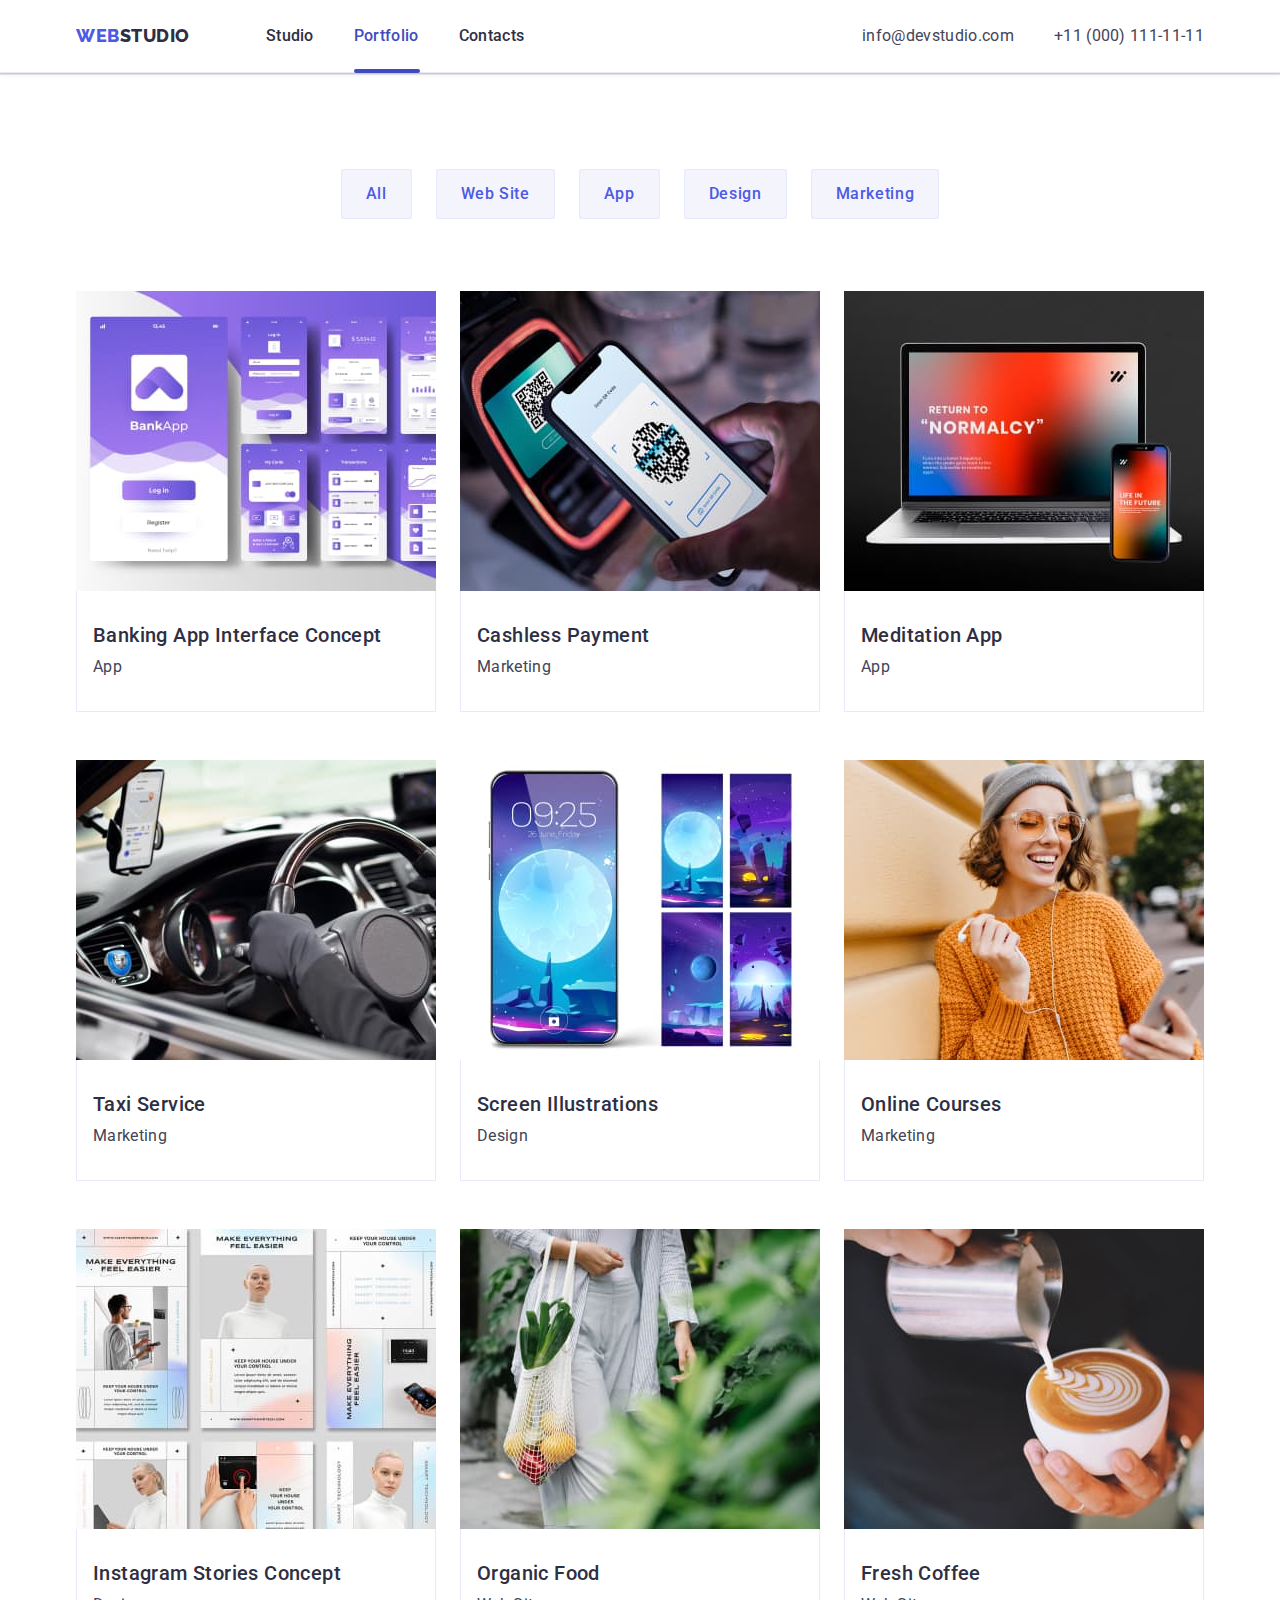
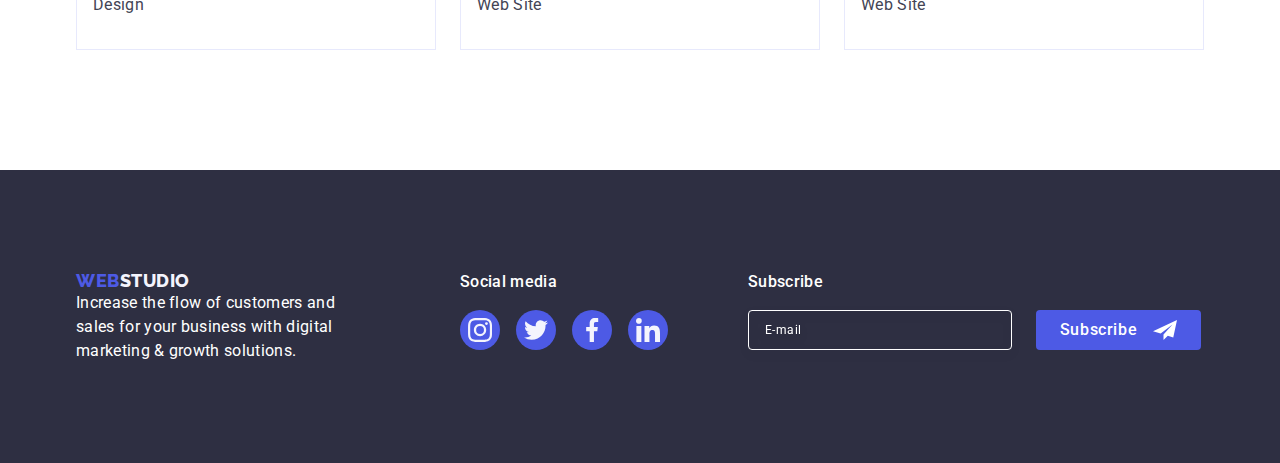
==== portfolio.html @ e96f7b5d "start" ====
<!DOCTYPE html>
<html lang="en">
  <head>
    <meta charset="UTF-8" />
    <meta http-equiv="X-UA-Compatible" content="IE=edge" />
    <meta name="viewport" content="width=device-width, initial-scale=1.0" />
    <link rel="preconnect" href="https://fonts.googleapis.com" />
    <link rel="preconnect" href="https://fonts.gstatic.com" crossorigin />
    <link
      href="https://fonts.googleapis.com/css2?family=Raleway:wght@800&family=Roboto:wght@400;500;700;900&display=swap"
      rel="stylesheet"
    />
    <link
      rel="stylesheet"
      href="https://cdnjs.cloudflare.com/ajax/libs/modern-normalize/2.0.0/modern-normalize.min.css"
      integrity="sha512-4xo8blKMVCiXpTaLzQSLSw3KFOVPWhm/TRtuPVc4WG6kUgjH6J03IBuG7JZPkcWMxJ5huwaBpOpnwYElP/m6wg=="
      crossorigin="anonymous"
      referrerpolicy="no-referrer"
    />
    <link rel="stylesheet" href="./css/styles.css" />
    <title>Document</title>
  </head>
  <body>
    <header class="webstudio-header">
      <div class="header-cntainer container">
        <nav class="header-navigation">
          <a class="header-logo link" href="./index.html"
            >Web<span class="header-web">Studio</span></a
          >
          <ul class="list">
            <li class="list-item">
              <a class="list-item-link link " href="./index.html">Studio</a>
            </li>
            <li class="list-item">
              <a
                class="list-item-link link portfolio-link"
                href="./portfolio.html"
                >Portfolio</a
              >
            </li>
            <li class="list-item">
              <a class="list-item-link link" href="">Contacts</a>
            </li>
          </ul>
        </nav>
        <address class="contacts">
          <ul class="adress-list list">
            <li class="header-link">
              <a class="contacts-link link" href="mailto:info@devstudio.com"
                >info@devstudio.com</a
              >
            </li>
            <li class="header-link">
              <a class="contacts-link link" href="tel:+110001111111"
                >+11 (000) 111-11-11</a
              >
            </li>
          </ul>
        </address>
      </div>
    </header>
    <main>
      <section class="categories section">
        <div class="container categories-container">
          <h1 class="visually-hidden">Categories</h1>
          <ul class="list">
            <li class="categories-btn">
              <button class="categories-btn cat-btn" type="button">All</button>
            </li>
            <li class="categories-btn">
              <button class="categories-btn cat-btn" type="button">
                Web Site
              </button>
            </li>
            <li class="categories-btn">
              <button class="categories-btn cat-btn" type="button">App</button>
            </li>
            <li class="categories-btn">
              <button class="categories-btn cat-btn" type="button">
                Design
              </button>
            </li>
            <li class="categories-btn">
              <button class="categories-btn cat-btn" type="button">
                Marketing
              </button>
            </li>
          </ul>
          <ul class="portfolio-list">
            <li class="categories-item">
              <a class="link categories-link" href="">
                <div class="categories-block-item">
                  <img
                    src="./images/img_h2_1.jpg"
                    alt="Banking App Interface"
                    width="360"
                  />
                  <p class="categories-hidden">
                    14 Stylish and User-Friendly App Design Concepts · Task Manager App · Calorie Tracker App · Exotic Fruit Ecommerce App · Cloud Storage App
                  </p>
                </div>
                <div class="categories-item-text">
                  <h2 class="portfolio-subtittle">
                    Banking App Interface Concept
                  </h2>
                  <p class="portfolio-text">App</p>
                </div>
              </a>
            </li>

            <li class="categories-item">
              <a class="link categories-link" href="">
                <div class="categories-block-item">
                  <img
                    src="./images/img_h2_2.jpg"
                    alt="Banking App Interface"
                    width="360"
                  />
                  <p class="categories-hidden">
                    14 Stylish and User-Friendly App Design Concepts · Task Manager App · Calorie Tracker App · Exotic Fruit Ecommerce App · Cloud Storage App
                  </p>
                </div>
                <div class="categories-item-text">
                  <h2 class="portfolio-subtittle">Cashless Payment</h2>
                  <p class="portfolio-text">Marketing</p>
                </div>
              </a>
            </li>
            <li class="categories-item">
              <a class="link categories-link" href="">
                <div class="categories-block-item">
                  <img
                    src="./images/img_h2_3.jpg"
                    alt="Banking App Interface"
                    width="360"
                  />
                  <p class="categories-hidden">
                    14 Stylish and User-Friendly App Design Concepts · Task Manager App · Calorie Tracker App · Exotic Fruit Ecommerce App · Cloud Storage App
                  </p>
                </div>
                <div class="categories-item-text">
                  <h2 class="portfolio-subtittle">Meditation App</h2>
                  <p class="portfolio-text">App</p>
                </div>
              </a>
            </li>
            <li class="categories-item">
              <a class="link categories-link" href="">
                <div class="categories-block-item">
                  <img
                    src="./images/img_h2_4.jpg"
                    alt="Banking App Interface"
                    width="360"
                  />
                  <p class="categories-hidden">
                    14 Stylish and User-Friendly App Design Concepts · Task Manager App · Calorie Tracker App · Exotic Fruit Ecommerce App · Cloud Storage App
                  </p>
                </div>
                <div class="categories-item-text">
                  <h2 class="portfolio-subtittle">Taxi Service</h2>
                  <p class="portfolio-text">Marketing</p>
                </div>
              </a>
            </li>
            <li class="categories-item">
              <a class="link categories-link" href="">
                <div class="categories-block-item">
                  <img
                    src="./images/img_h2_5.jpg"
                    alt="Banking App Interface"
                    width="360"
                  />
                  <p class="categories-hidden">
                    14 Stylish and User-Friendly App Design Concepts · Task Manager App · Calorie Tracker App · Exotic Fruit Ecommerce App · Cloud Storage App
                  </p>
                </div>
                <div class="categories-item-text">
                  <h2 class="portfolio-subtittle">Screen Illustrations</h2>
                  <p class="portfolio-text">Design</p>
                </div>
              </a>
            </li>
            <li class="categories-item">
              <a class="link categories-link" href="">
                <div class="categories-block-item">
                  <img
                    src="./images/img_h2_6.jpg"
                    alt="Banking App Interface"
                    width="360"
                  />
                  <p class="categories-hidden">
                    14 Stylish and User-Friendly App Design Concepts · Task Manager App · Calorie Tracker App · Exotic Fruit Ecommerce App · Cloud Storage App
                  </p>
                </div>
                <div class="categories-item-text">
                  <h2 class="portfolio-subtittle">Online Courses</h2>
                  <p class="portfolio-text">Marketing</p>
                </div>
              </a>
            </li>
            <li class="categories-item">
              <a class="link categories-link" href="">
                <div class="categories-block-item">
                  <img
                    src="./images/img_h2_7.jpg"
                    alt="Banking App Interface"
                    width="360"
                  />
                  <p class="categories-hidden">
                    14 Stylish and User-Friendly App Design Concepts · Task Manager App · Calorie Tracker App · Exotic Fruit Ecommerce App · Cloud Storage App
                  </p>
                </div>
                <div class="categories-item-text">
                  <h2 class="portfolio-subtittle">Instagram Stories Concept</h2>
                  <p class="portfolio-text">Design</p>
                </div>
              </a>
            </li>
            <li class="categories-item">
              <a class="link categories-link" href="">
                <div class="categories-block-item">
                  <img
                    src="./images/img_h2_8.jpg"
                    alt="Banking App Interface"
                    width="360"
                  />
                  <p class="categories-hidden">
                    14 Stylish and User-Friendly App Design Concepts · Task Manager App · Calorie Tracker App · Exotic Fruit Ecommerce App · Cloud Storage App
                  </p>
                </div>
                <div class="categories-item-text">
                  <h2 class="portfolio-subtittle">Organic Food</h2>
                  <p class="portfolio-text">Web Site</p>
                </div>
              </a>
            </li>
            <li class="categories-item">
              <a class="link categories-link" href="">
                <div class="categories-block-item">
                  <img
                    src="./images/img_h2_9.jpg"
                    alt="Banking App Interface"
                    width="360"
                  />
                  <p class="categories-hidden">
                    14 Stylish and User-Friendly App Design Concepts · Task Manager App · Calorie Tracker App · Exotic Fruit Ecommerce App · Cloud Storage App
                  </p>
                </div>
                <div class="categories-item-text">
                  <h2 class="portfolio-subtittle">Fresh Coffee</h2>
                  <p class="portfolio-text">Web Site</p>
                </div>
              </a>
            </li>
          </ul>
        </div>
      </section>
    </main>

     <footer class="footer">
      <div class="container footer-container">
        <div class="footer-logo">
          <a class="header-logo link" href="./index.html"
            >Web<span class="header-web">Studio</span></a
          >
          <p class="footer-text">
            Increase the flow of customers and sales for your business with
            digital marketing & growth solutions.
          </p>
        </div>

        <div class="footer-social-block">
          <p class="footer-text-social">Social media</p>
          <ul class="list social-list footer-social">
            <li class="team-social">
              <a href="#" class="footer-social-link">
                <svg class="team-social-icon" width="24" height="24">
                  <use href="./images/icons.svg#icon-instagram"></use>
                </svg>
              </a>
            </li>
            <li class="team-social">
              <a href="#" class="footer-social-link">
                <svg class="team-social-icon" width="24" height="24">
                  <use href="./images/icons.svg#icon-twitter"></use>
                </svg>
              </a>
            </li>
            <li class="team-social">
              <a href="#" class="footer-social-link">
                <svg class="team-social-icon" width="24" height="24">
                  <use href="./images/icons.svg#icon-facebook"></use>
                </svg>
              </a>
            </li>
            <li class="team-social">
              <a href="#" class="footer-social-link">
                <svg class="team-social-icon" width="24" height="24">
                  <use href="./images/icons.svg#icon-linkedin"></use>
                </svg>
              </a>
            </li>
          </ul>
        </div>
        <div class="footer-form-container">
          <p class="footer-form-text">Subscribe</p>
          <form class="footer-form">
            <label class="footer-form-lable">
              <input
                type="email"
                placeholder="E-mail"
                class="footer-form-input"
                name="email"
              />
            </label>
            <button type="submit" class="footer-form-btn">Subscribe
              <svg class="footer-form-icon" width="24" height="24">
                <use href="./images/icons.svg#icon-footer-form"></use>
              </svg>
            </button>
          </form>
        </div>
      </div>
    </footer>
  </body>
</html>
---- css/styles.css ----
:root{
   --main-background: #FFFFFF;
   --color-logo: #4d5ae5;
   --color-sublogo:  #2e2f42;
   --color-adress: #434455;
   --list-color: #2e2f42;
   --sub-background: #2e2f42;
   --subtittle-color: #2e2f42;
   --footer-text: #FFFFFF;
   --portfolio-btn: #F4F4FD;
   --text-color: #434455;
   --fill: #f4f4fd;
   --client-link: #8e8f99; 
   --hidden-color: #f4f4fd; 
   --form-color: #8e8f99;
   --check-color: #404bbf; 
   --check-link: #4d5ae5;;
}
/*-----------------------------------------*/
*{
	padding: 0;
	margin: 0;
	border: 0;
}
li{
   list-style: none;
}
*,*:before,*:after{
	-moz-box-sizing: border-box;
	-webkit-box-sizing: border-box;
	box-sizing: border-box;
}
input,button,textarea{font-family:inherit;}
input::-ms-clear{display: none;}
button{cursor: pointer;}
button::-moz-focus-inner {padding:0;border:0;}
a, a:visited{text-decoration: none;}
a:hover{text-decoration: none;}
ul li{list-style: none;}
img{
   display: block;
}
/*-------------------------------------------*/
body{
   font-family: "Roboto", sans-serif;
   color: #434455;
   background-color: #FFFFFF;
   background-color: var(--main-background);
}

.section{
   padding-bottom: 120px;
}

.container {
   /*width: 1158px;*/
   width: 100%;
   margin: 0 auto;
   padding: 0 15px 0 15px;
}

.visually-hidden{
   position: absolute;
   width: 1px;
   height: 1px;
   margin: -1px;
   border: 0;
   padding: 0;
   white-space: nowrap;
   clip-path: inset(100%);
   clip: rect(0 0 0 0);
   overflow: hidden;
}
/*--------------HEADER-------------------*/
.webstudio-header{
   border-bottom: 1px solid #e7e9fc;
   box-shadow: 0px 2px 1px rgba(46, 47, 66, 0.08), 0px 1px 1px rgba(46, 47, 66, 0.16), 0px 1px 6px rgba(46, 47, 66, 0.08);
}
.header-navigation {
   display: flex;
   align-items: center;
   
}

.header-cntainer{
   display: flex;
   align-items: center;
   
}

.header-logo {
   font-family: 'Raleway', sans-serif;
   font-style: normal;
   font-weight: 800;
   font-size: 18px;
   line-height: 1.17;
   letter-spacing: 0.03em;
   text-transform: uppercase;
   color: var(--color-logo);
   margin-right: 76px;
}
.header-web{
   color: var(--color-sublogo);
}
.link{
   text-decoration: none;
}
.header-menu {
   font-weight: 500;
   font-size: 16px;
   line-height: 1.5;
   letter-spacing: 0.02em;
   color: #2E2F42;
}
.list{
   list-style: none;
   display: flex;
   gap: 40px;
}
.list-item{
   font-weight: 500;
   font-size: 16px;
   line-height: 1.5;
   letter-spacing: 0.02em; 
}
.list-item-link{
   padding: 24px 0;
   display: block;
   color: #404bbf; 
}
.studio{
   position: relative;
   color: #404bbf; 
}

.studio-link{
   color: #404bbf;
}
.studio::after{
   content: '';
   position: absolute;
   left: 0;
   bottom: -1px;
   width: 48px;
   height: 4px;
   background-color:  #404BBF;
   border-radius: 2px;
}




.list-item a{
   
}
.list-item-link{
   color: var(--list-color);
   transition: color 250ms cubic-bezier(0.4, 0, 0.2, 1);
}

.studio{
   color: #404bbf;
}
.list-item a:hover,
.list-item a:focus{
   color: #404bbf;
}
address{
   font-style: normal;
}
.header-link{
   
}
.contacts{
   margin-left: auto;
}
.contacts-link:hover,
.contacts-link:focus{
   color: #404bbf;
}
.contacts-link{
   font-size: 16px;
   line-height: 1.5;
   letter-spacing: 0.02em;
   color: var(--color-adress);
   transition: color 250ms cubic-bezier(0.4, 0, 0.2, 1);
}

/*------------------HERO-----------------*/
.hero{
   background-image: linear-gradient(to bottom, rgba(46, 47, 66, 0.7), rgba(46, 47, 66, 0.7)), url(../images/hero-bg.jpg);
   background-position: center;
   background-size: cover;
   background-repeat: no-repeat;
   padding: 188px 0;
   max-width: 1440px;
   margin: 0 auto;
}
.hero-contanier{
   
   
}
.hero-tittle {
   font-weight: 700;
font-size: 56px;
line-height: 1.07;
text-align: center;
letter-spacing: 0.02em;
color: #FFFFFF;
max-width: 496px;
text-align: center;
margin: 0 auto;
margin-bottom: 48px;
}
.hero-btn {
   display: block;
   background-color: #4D5AE5;
   font-family: "Roboto", sans-serif;
   font-weight: 500;
font-size: 16px;
line-height: 1.5;
letter-spacing: 0.04em;
color: #FFFFFF;
cursor: pointer;
padding: 16px 32px;
margin: 0 auto;
min-width: 169px;
border-radius: 4px;
transition: background-color 250ms cubic-bezier(0.4, 0, 0.2, 1);
}
.hero-btn:hover,
.hero-btn:focus{
   background-color: #404BBF;
}




/*------------------BENEFITS-----------------*/
.benefits .container{   
}

.list {
}
.benefits .list{
   /*gap: 24px;*/
   gap: 72px;
   flex-wrap: wrap;
  
}
.benefits{
   padding-top: 166px;
   padding-bottom: 96px;
  
}

.benefits-tittle{
   font-size: 36px;
   color: var(--subtittle-color);
font-weight: 700;
line-height: 1.11; /* 40/36 */
letter-spacing: 0.72px;
text-transform: capitalize;
text-align: center;
margin-bottom: 8px; 
}
/*.benefits-tittle{
   font-weight: 500;
font-size: 20px;


}*/
.benefits-item{
   /*width: calc((100% - 72px)/4);*/
   width: 100%;
}

/*.benefits-block-item{
   display: flex;
   align-items: center;
   justify-content: center;
   height: 112px;
   background-color: #f4f4fd; 
   border-radius: 4px;
   margin-bottom: 8px; 
}*/

.benefits-text {
   line-height: 1.5;
   letter-spacing: 0.02em;
   color: var(--text-color);
}

.benefits-icon{
   display: none;
}

/*------------------WHAT-----------------*/
.what{
   display: none;
}
.what-tittle{
   font-size: 36px;
line-height: 1.11;
text-align: center;
letter-spacing: 0.02em;
text-transform: capitalize;
color: var(--subtittle-color);
margin-bottom: 72px;
}
.what .list{
   gap: 24px;
}
.what-item{
   width: calc((100% - 48px)/3);
}
/*------------------TEAM-----------------*/
.team{
   background-color: #F4F4FD;
   padding: 120px 0;
   
}
.team-tittle {
   font-size: 36px;
line-height: 1.11;
text-align: center;
letter-spacing: 0.02em;
text-transform: capitalize;
color: var(--subtittle-color);
margin-bottom: 72px;
}
.team .list{
   gap: 24px;
   
}
.team-list {
   background-color: #FFFFFF;
   width: calc((100% - 72px)/4);   
   box-shadow: 0px 1px 6px rgba(46, 47, 66, 0.08), 0px 1px 1px rgba(46, 47, 66, 0.16), 0px 2px 1px rgba(46, 47, 66, 0.08);
   border-radius: 0px 0px 4px 4px;

}
.team-list-text{
   padding: 32px 0;
}
.team-subtittle {
   font-weight: 500;
font-size: 20px;
line-height: 1.2;
text-align: center;
letter-spacing: 0.02em;
color: var(--subtittle-color);
margin-bottom: 8px;
}
.team-text {
font-size: 16px;
line-height: 1.5;
text-align: center;
letter-spacing: 0.02em;
color: var(--color-adress);
margin-bottom: 8px;
}

.team-social{
   width: 40px;
   height: 40px;
   display: flex;
   justify-content: center;
      
}

.team-social-link:hover,
.team-social-link:focus{
   background-color: #404BBF;
}

.social-list{
   justify-content: center;
}
.team-social-link{
   width: 100%;
   height: 100%;
   background-color: var(--color-logo);
   border-radius: 50%;
   display: flex;
   align-items: center;
   justify-content: center;
   align-items: center;
   transition: background-color 250ms cubic-bezier(0.4, 0, 0.2, 1);   
}
.team-social-icon{
   fill: var(--fill);
}
/*-----------------CLIENTS------------------*/
.clients {
   padding-top: 120px;
   padding-bottom: 120px;
}

.clients-tittle{
   text-align: center;
   font-size: 36px;
   line-height: 1.11;
   color:  var(--subtittle-color);
   margin-bottom: 72px;/* 40/36 */
}

.clients-list-items{
width: calc((100% - 120px) / 6);
height: 88px;
}

.client-link{
   width: 100%;
   height: 100%;
   border: 1px solid #8e8f99;
   border-radius: 4px;
   display: flex;
   align-items: center;
   justify-content: center;
   color: var(--client-link);
   transition: border-color 250ms cubic-bezier(0.4, 0, 0.2, 1), color 250ms cubic-bezier(0.4, 0, 0.2, 1);   
}




.clients-list {
 gap: 24px;
}
.clients-block {
   border: 1px solid #8E8F99;
   border-radius: 4px;
   display: flex;
   align-items: center;
   justify-content: center;
   height: 88px;
}
.clients-social-icon{
   fill: #8e8f99;
   transition: fill 250ms cubic-bezier(0.4, 0, 0.2, 1);
}



.client-link:hover .clients-social-icon,
.client-link:focus .clients-social-icon {
  fill: #404bbf;
}

/*------------------FOOTER-----------------*/
.footer {
   background-color: var(--sub-background);
   padding: 100px 0;
}
.footer-container{
   display: flex;
   align-items: baseline;

}

.logo-link-footer{
   display: block;
   margin-bottom: 16px;
}

.footer-logo{
   margin-right: 120px;
}

.footer-container a{
   margin-bottom: 16px;

}
.footer-container p{
   max-width: 264px;
}
.footer span{
   color: #f4f4fd;
}
.footer-text {
   
   font-size: 16px;  
   line-height: 1.5;
   letter-spacing: 0.02em;
   color: var(--footer-text);
} 


.footer-social-link{
   display: flex;
   width: 100%;
   height: 100%;
   background-color: var(--color-logo);
   border-radius: 50%;
   color: var(--hidden-color);
   justify-content: center;
   align-items: center;
   transition: background-color 250ms cubic-bezier(0.4, 0, 0.2, 1);  
}

.footer-social-link:hover,
.footer-social-link:focus{
   background-color: #31d0aa; 
}



.footer-list{
   gap: 120px;
}
.footer-social{
   gap: 16px;
}

.footer-social-block{
   margin-right: 80px;
}

.footer-text-social{
   font-weight: 500;
   font-size: 16px;  
   line-height: 1.5;
   letter-spacing: 0.02em;
   color: var(--footer-text);
   margin-bottom: 16px;
}

.footer-form-text{
   font-weight: 500;
font-size: 16px;
line-height: 1.5;
letter-spacing: 0.02em;
color: #ffffff; 
margin-bottom: 16px;
}
.footer-form{
   display: flex;
   gap: 24px;
}

.footer-form-input{
   width: 264px;
   height: 40px;
   border: 1px solid #ffffff;
   background-color: transparent; 
   font-size: 12px; 
   line-height: 1.5;
   letter-spacing: 0.04em; 
   padding-left: 16px; 
   filter: drop-shadow(0px 4px 4px rgba(0, 0, 0, 0.15)); 
   border-radius: 4px; 
   color: #ffffff; 
}

.footer-form-input::placeholder{
   color: #ffffff; 
}

.footer-form-btn{
   min-width: 165px;
   height: 40px;
   display: flex;
   align-items: center;
   justify-content: center;
   font-family: "Roboto", sans-serif;
   font-weight: 500;
font-size: 16px;
line-height: 1.5;
align-items: center;
letter-spacing: 0.04em;
color: #ffffff ;
cursor: pointer;
background-color: #4D5AE5;
border: none; 
border-radius: 4px;
}

.footer-form-icon{
   margin-left: 16px; 
}

/*------------------PORTFOLIO-----------------*/
/*------------------CATEGORIES-----------------*/
.categories{
   padding: 96px 0 120px 0;
}
.categories-container{
   
}

.portfolio-link{
   position: relative;
   color: #404bbf; 
}

.portfolio-link::after{
   content: '';
   position: absolute;
   left: 0;
   bottom: -1px;
   width: 66px;
   height: 4px;
   background-color:  #404BBF;
   border-radius: 2px;
}


.categories-item-block{
   position: relative;
   overflow: hidden;
}
/*.categories-item-block:hover .categories-hidden-block{
   transform: translateY(0);
}

.categories-item-block:focus .categories-hidden-block{
   transform: translateY(0);
}*/

/*.categories-hidden-block{
   background-color: #4D5AE5;
   position: absolute;
   top: 0;
   left: 0;
   height: 100%;
   transform: translateY(100%);
   transition: transform 250ms cubic-bezier(0.4, 0, 0.2, 1);
   
}
.categories-hidden-block p{
   line-height: 1.5;
   color: var(--footer-text); 
   padding: 40px 32px 0 32px;
   
}*/

.categories-link{
   transition: box-shadow 250ms cubic-bezier(0.4, 0, 0.2, 1); 
   display: block; 
}

.categories-link:hover,
.categories-link:focus{
   box-shadow: 0px 1px 6px rgba(46, 47, 66, 0.08), 0px 1px 1px rgba(46, 47, 66, 0.16), 0px 2px 1px rgba(46, 47, 66, 0.08);
   transform: translateY(0%);

}

.categories .list{
   flex-wrap: wrap;
   gap: 24px;
   /*column-gap: 24px;
   row-gap: 48px;*/
   justify-content: center;
   margin-bottom: 72px;
}

.portfolio-list{
   display: flex;
   gap: 48px 24px;
   flex-wrap: wrap;
   
}
.categories-item{
   width: calc((100% - 48px)/3);
   transition: box-shadow 250ms cubic-bezier(0.4, 0, 0.2, 1);
}

.categories-item-text{
   padding: 32px 16px;
   border: 1px solid #e7e9fc;
   border-top: none; 
}
.categories-item-text h2{
   margin-bottom: 8px;
   
}
.cat-btn{
   font-family: "Roboto", sans-serif;
font-weight: 500;
font-size: 16px;
line-height: 1.5;
text-align: center;
letter-spacing: 0.04em;
color: var(--color-logo);
background-color: var(--portfolio-btn);
padding: 12px 24px;
border: 1px solid #e7e9fc;
border-radius: 4px;
transition: color 250ms cubic-bezier(0.4, 0, 0.2, 1), background-color 250ms cubic-bezier(0.4, 0, 0.2, 1), border-color 250ms cubic-bezier(0.4, 0, 0.2, 1), box-shadow 250ms cubic-bezier(0.4, 0, 0.2, 1);
}
.cat-btn:hover,
.cat-btn:focus{
   color: #FFFFFF;
   background-color: #404BBF;
   cursor: pointer;
   border: 1px solid transparent;
   box-shadow: 0px 3px 1px rgba(0, 0, 0, 0.1), 0px 2px 1px rgba(0, 0, 0, 0.08), 0px 2px 2px rgba(0, 0, 0, 0.12);
}
.categories-btn{
   font-family: "Roboto", sans-serif;
font-weight: 500;
font-size: 16px;
line-height: 1.5;
text-align: center;
letter-spacing: 0.04em;
color: var(--color-logo);
background-color: var(--portfolio-btn);
}
.portfolio-subtittle{
   font-weight: 500;
font-size: 20px;
line-height: 1.2;
letter-spacing: 0.02em;
color: var(--subtittle-color);
}
.portfolio-text{
font-size: 16px;
line-height: 1.5;
letter-spacing: 0.02em;
color: var(--text-color);
}



.categories-block-item{
   position: relative;
   overflow: hidden;
}

.categories-hidden{
   position: absolute;
   top: 0;
   font-size: 16px;
   line-height: 1.5;
   letter-spacing: 0.02em;
   color: var(--hidden-color); 
   padding: 40px 32px;
   background-color: #4d5ae5; 
   height: 100%;
   width: 100%;
   transform: translateY(100%); 
   transition: transform 250ms cubic-bezier(0.4, 0, 0.2, 1);
   transition: transform 250ms cubic-bezier(0.4, 0, 0.2, 1);
}

.categories-link:hover .categories-hidden,
.categories-link:focus .categories-hidden{
   transform: translateY(0);
}

/*----------------BACKDROP---------------*/
.backdrop{
   position: fixed;
   top: 0;
   left: 0;
   height: 100%;
   width: 100%;
   background-color: rgba(46, 47, 66, 0.4);
   transition: opacity 250ms cubic-bezier(0.4, 0, 0.2, 1), visibility 250ms cubic-bezier(0.4, 0, 0.2, 1); 
   z-index: 999;
   
}

.is-hidden{
   opacity: 0;
   visibility: hidden;
   pointer-events: none; 
}

.modal{
   width: 408px;
   min-height: 584px;
   position: absolute;
   top: 50%;
   left: 50%;
   transform: translate(-50%, -50%);
   background: #fcfcfc; 
   box-shadow: 0px 1px 1px rgba(0, 0, 0, 0.14), 0px 1px 3px rgba(0, 0, 0, 0.12), 0px 2px 1px rgba(0, 0, 0, 0.2); 
   border-radius: 4px; 
   transition: transform 250ms cubic-bezier(0.4, 0, 0.2, 1); 
   padding: 72px 24px 24px 24px;
}

.modal-btn{
   position: absolute; 
   top: 24px;
   right: 24px;
   width: 24px;
   height: 24px;
   border-radius: 50%; 
   display: flex; 
   align-items: center; 
   justify-content: center; 
   background-color: #e7e9fc; 
   border: 1px solid rgba(0, 0, 0, 0.1); 
   padding: 0;
   cursor: pointer;
   transition: background-color 250ms cubic-bezier(0.4, 0, 0.2, 1), border 250ms cubic-bezier(0.4, 0, 0.2, 1);
}

.modal-btn:hover,
.modal-btn:focus{
   background-color: #404bbf; 
   border: none; 
   fill: #ffffff
}

.modal-icon{
   transition: fill 250ms cubic-bezier(0.4, 0, 0.2, 1); 
}

.backdrop-text{
   font-weight: 500;
font-size: 16px;
line-height: 1.5; /* 24/16 */
text-align: center;
letter-spacing: 0.02em;
color: var(--subtittle-color);
margin-bottom: 16px;
}

.bacdrop-formm{
   margin-bottom: 8px;
}

.bacdrop-formm-name{
   font-size: 12px;
   line-height: 1.17;
   letter-spacing: 0.04em;
   color: var(--form-color);
   display: block;
   margin-bottom: 4px;
}

.name-block{
   position: relative;
}

.form-input-name{
   width: 100%;
   height: 40px;
   border: 1px solid rgba(46, 47, 66, 0.4); 
   border-radius: 4px; 
   background-color: transparent;
   padding-left: 38px;
   outline: transparent;
   transition: border-color 250ms cubic-bezier(0.4, 0, 0.2, 1);
}

.form-input-name:focus{
   border-color: #4D5AE5; 
   fill: #4D5AE5; 
}

.form-name-icon{
   position: absolute;
   left: 16px;
   top: 50%;
   transform: translateY(-50%);
   transition: fill 250ms cubic-bezier(0.4, 0, 0.2, 1);
   fill: #2E2F42;
}

.form-input-name:focus + .form-name-icon{
   fill: #4D5AE5; 
}

.backdrop-textarea-block{
   margin-bottom: 16px;
}

.backdrop-textarea{
   width: 100%;
   height: 120px;
   font-size: 12px;
   line-height: 1.17;
   letter-spacing: 0.04em;
   color: rgba(46, 47, 66, 0.4); 
   border: 1px solid rgba(46, 47, 66, 0.4);
   border-radius: 4px; 
   background-color: transparent;
   padding: 8px 16px; 
   outline: transparent; 
   resize: none; 
   transition: border-color 250ms cubic-bezier(0.4, 0, 0.2, 1);

}

.backdrop-textarea:focus{
   border-color: #4D5AE5; 
}

.backdrop-check{
   margin-bottom: 24px;

}

.backdrop-checkbox-label{
   font-size: 12px; 
   line-height: 1.17;
   letter-spacing: 0.04em; 
   color: var(--form-color);
}

.backdrop-checkbox-icon{
   width: 16px;
   height: 16px;
   border: 1px solid rgba(46, 47, 66, 0.4);
   border-radius: 2px; 
   transition: background-color 250ms cubic-bezier(0.4, 0, 0.2, 1), border 250ms cubic-bezier(0.4, 0, 0.2, 1), fill 250ms cubic-bezier(0.4, 0, 0.2, 1);
   display: inline-flex;
   align-items: center;
   justify-content: center;
   fill: transparent;
}

.form-check-icon{

}

.backdrop-checkbox:checked + .backdrop-checkbox-label .backdrop-checkbox-icon{
   background-color: #404bbf; 
   fill: var(--fill);
   border: none;
}

.backdrop-checkbox-link{
   color: var(--check-link);
   text-decoration: underline;
}

.feedback_form-btn{
   display: block;
   min-width: 169px;
   height: 56px;
   font-family: "Roboto", sans-serif;
   font-size: 16px;
   font-weight: 500;
   line-height: 1.5;
   letter-spacing: 0.04em;
   color: #ffffff;
   cursor: pointer;
   background-color: #4D5AE5;
   border: none;
   border-radius: 4px;
   transition: background-color 250ms cubic-bezier(0.4, 0, 0.2, 1); 
   margin: 0 auto;
}


/*-------------MEDIA--------------------*/   
@media screen and (min-width: 428px) {
   .container {
      max-width: 396px;
      
   }
   
}

@media screen and (min-width: 768px) {
   .container {
      max-width: 738px;
      
   }
   .benefits-item{
     
         width: calc((100% - 48px)/2);    
   }
   .benefits .list{
      gap:72px 24px;
   }
   .benefits-tittle{
      text-align: left;
   }
}

@media screen and (min-width: 1158px) {
   .container {
      max-width: 1158px;
      
   }
   .benefits-item{
     
         width: calc((100% - 72px)/4);    
   }
   .benefits .list{
      gap:72px 24px;
   }
   .benefits-tittle{
      font-weight: 500;
      font-size: 20px;
   }
   .benefits-icon{
      display: block;
   }
   .benefits-block-item{
      display: flex;
      align-items: center;
      justify-content: center;
      height: 112px;
      background-color: #f4f4fd; 
      border-radius: 4px;
      margin-bottom: 8px; 
   }
}
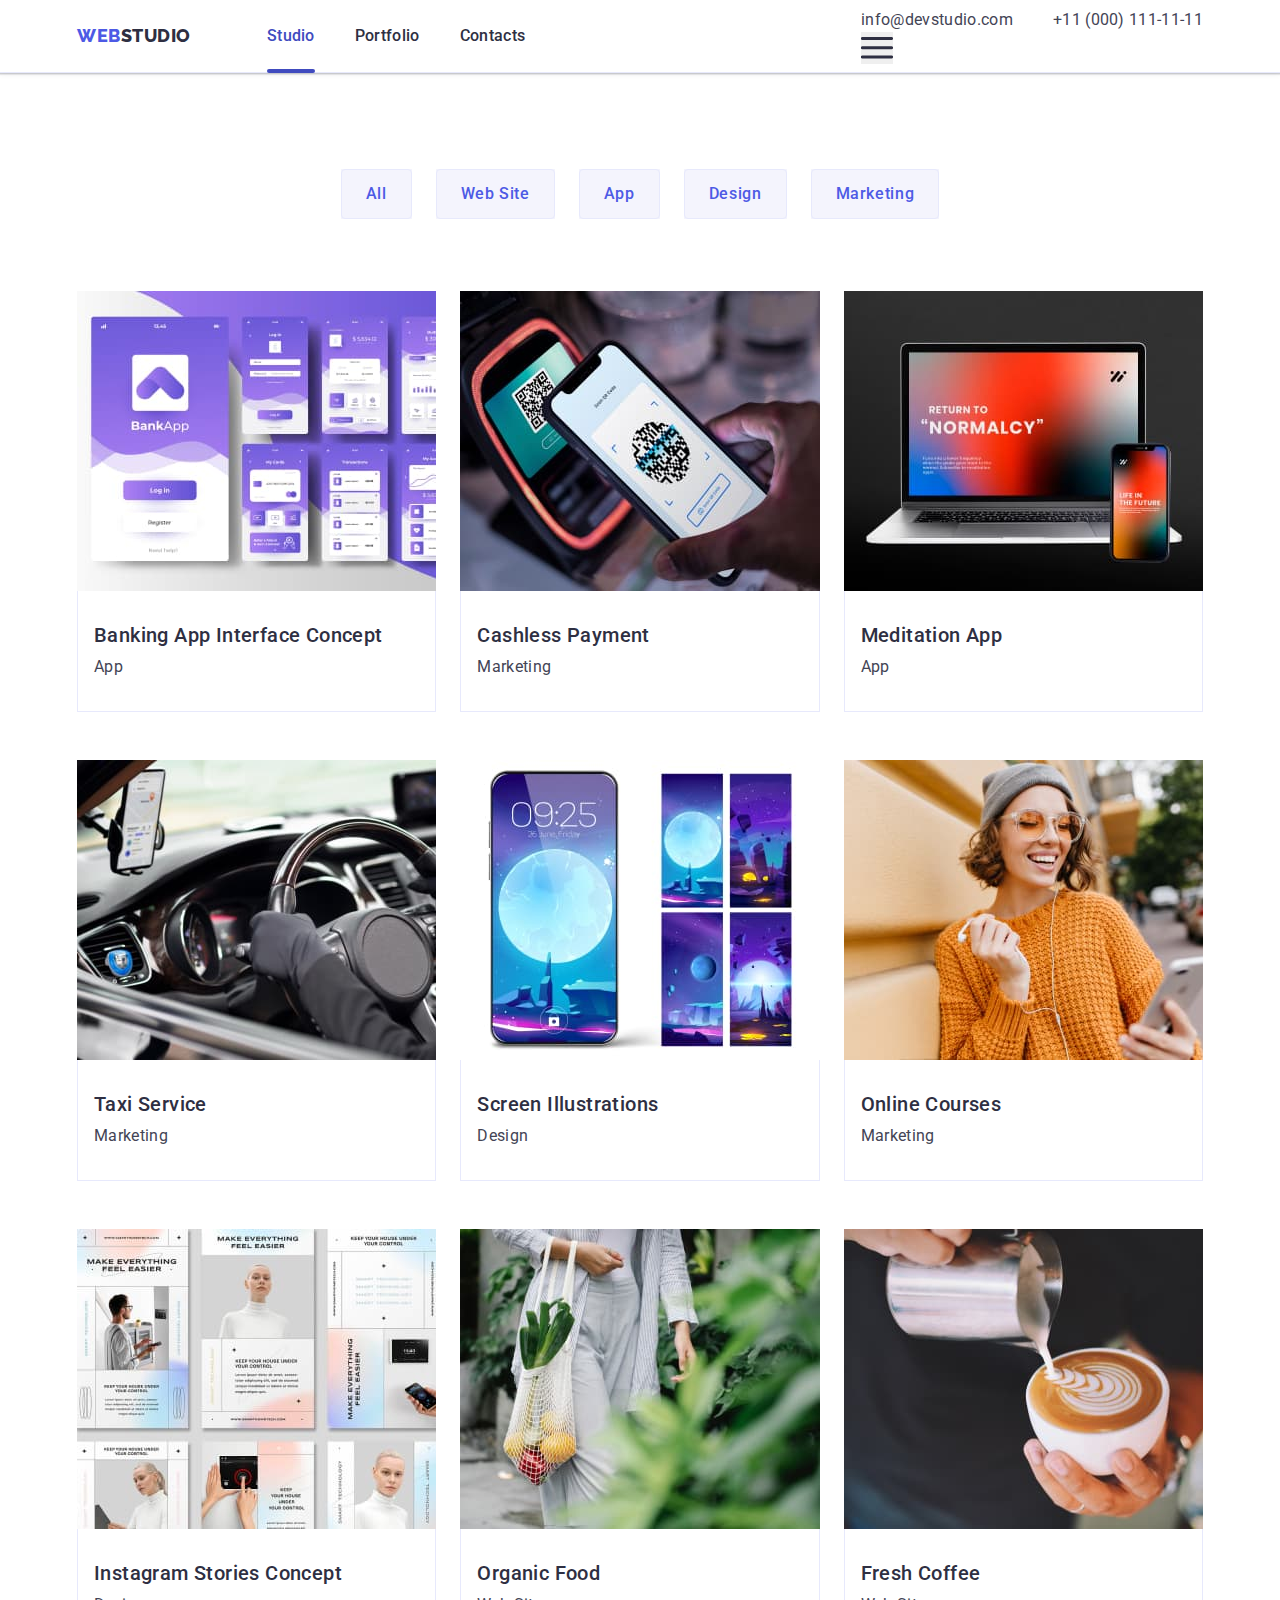
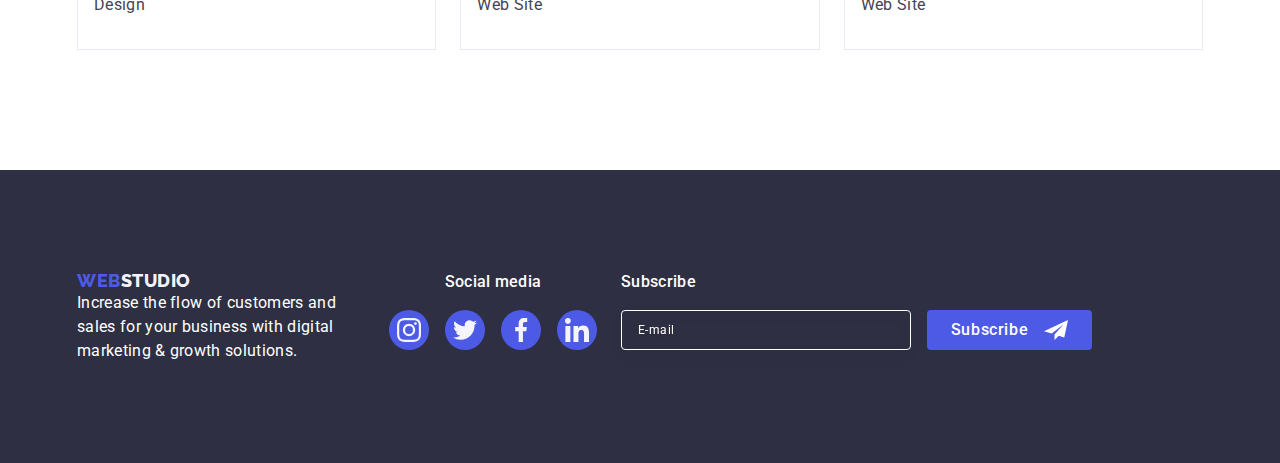
==== commit 675c543e: "start" ====
--- a/portfolio.html
+++ b/portfolio.html
@@ -27,21 +27,25 @@
           <a class="header-logo link" href="./index.html"
             >Web<span class="header-web">Studio</span></a
           >
-          <ul class="list">
-            <li class="list-item">
-              <a class="list-item-link link " href="./index.html">Studio</a>
-            </li>
-            <li class="list-item">
-              <a
-                class="list-item-link link portfolio-link"
-                href="./portfolio.html"
-                >Portfolio</a
-              >
-            </li>
-            <li class="list-item">
-              <a class="list-item-link link" href="">Contacts</a>
-            </li>
-          </ul>
+          <div class="header-menu-list">
+            <ul class="list ">
+              <li class="list-item">
+                <a
+                  class="list-item-link link studio studio-link"
+                  href="./index.html"
+                  >Studio</a
+                >
+              </li>
+              <li class="list-item">
+                <a class="list-item-link link" href="./portfolio.html"
+                  >Portfolio</a
+                >
+              </li>
+              <li class="list-item">
+                <a class="list-item-link link" href="">Contacts</a>
+              </li>
+            </ul>
+          </div>
         </nav>
         <address class="contacts">
           <ul class="adress-list list">
@@ -56,7 +60,91 @@
               >
             </li>
           </ul>
+          
+          <button type="button" class="menu-open-btn" data-menu-open>
+            <svg class="menu-icon" width="32" height="32">
+              <use href="./images/icons.svg#icon-charm_menu-hamburger"></use>
+            </svg>
+          </button>
         </address>
+      </div>
+      <div class="mob-menu is-hidden" data-menu>
+        
+       <div >
+          <div class="close-btn">
+            <button type="button" class="menu-close-btn" data-menu-close>
+              <svg class="modal-icon" width="8" height="8">
+                <use href="./images/icons.svg#icon-close"></use>
+              </svg>
+            </button>
+          </div>
+          
+          <ul class="mob-list">
+            <li class="mob-list-item">
+              <a
+                class="mob-list-item-link"
+                href="./index.html"
+                >Studio</a
+              >
+            </li>
+            <li class="mob-list-item">
+              <a class="mob-list-item-link link" href="./portfolio.html"
+                >Portfolio</a
+              >
+            </li>
+            <li class="mob-list-item">
+              <a class="mob-list-item-link link" href="">Contacts</a>
+            </li>
+            </ul>
+            
+       </div>
+       <div class="">
+         <address class="mob-contacts">
+          <ul class="mob-adress-list list">
+            <li class="mob-adress-link">
+              <a class="mob-contacts-tel link" href="tel:+110001111111"
+                >+11 (000) 111-11-11</a
+              >
+            </li>
+            <li class="mob-adress-link">
+              <a class="mob-contacts-mail link" href="mailto:info@devstudio.com"
+                >info@devstudio.com</a
+              >
+            </li>
+            
+          </ul>        
+        </address>
+            <ul class="list mob-list">
+              <li class="mob-social">
+                <a href="#" class="mob-social-link">
+                  <svg class="mob-social-icon" width="16" height="16">
+                    <use href="./images/icons.svg#icon-instagram"></use>
+                  </svg>
+                </a>
+              </li>
+              <li class="mob-social">
+                <a href="#" class="mob-social-link">
+                  <svg class="mob-social-icon" width="16" height="16">
+                    <use href="./images/icons.svg#icon-twitter"></use>
+                  </svg>
+                </a>
+              </li>
+              <li class="mob-social">
+                <a href="#" class="mob-social-link">
+                  <svg class="mob-social-icon" width="16" height="16">
+                    <use href="./images/icons.svg#icon-facebook"></use>
+                  </svg>
+                </a>
+              </li>
+              <li class="mob-social">
+                <a href="#" class="mob-social-link">
+                  <svg class="mob-social-icon" width="16" height="16">
+                    <use href="./images/icons.svg#icon-linkedin"></use>
+                  </svg>
+                </a>
+              </li>
+            </ul>
+       </div class="">
       </div>
     </header>
     <main>
--- a/css/styles.css
+++ b/css/styles.css
@@ -56,7 +56,7 @@
    /*width: 1158px;*/
    width: 100%;
    margin: 0 auto;
-   padding: 0 15px 0 15px;
+   padding: 0 16px;
 }
 
 .visually-hidden{
@@ -85,6 +85,7 @@
 .header-cntainer{
    display: flex;
    align-items: center;
+   padding: 24px 16px;
    
 }
 
@@ -112,6 +113,9 @@
    letter-spacing: 0.02em;
    color: #2E2F42;
 }
+.header-menu-list{
+   display: none;
+}
 .list{
    list-style: none;
    display: flex;
@@ -165,8 +169,11 @@
 .list-item a:focus{
    color: #404bbf;
 }
-address{
+
+
+.adress-list{
    font-style: normal;
+   display: none;
 }
 .header-link{
    
@@ -186,14 +193,181 @@
    transition: color 250ms cubic-bezier(0.4, 0, 0.2, 1);
 }
 
+.menu-open-btn{
+   display: block;
+   min-width: 32px;
+   height: 32px;
+}
+
+/*.menu-btn span{
+   display: block;
+   width: 32px;
+   height: 4px;
+   background-color: #434455;
+   border-radius: 2px;
+}*/
+.menu-icon{
+   stroke: #2E2F42;
+}
+
+
+.mob-menu {
+   position: fixed;
+   width: 100%;
+   height: 100%;
+   top: 0;
+   left: 0;
+   z-index: 8;
+   padding-top: 24px;
+   padding-bottom: 40px;
+   display: flex;
+   flex-direction: column;
+   justify-content: space-between;
+   background-color: #FFF;
+}
+.menu-close-btn {
+   /*display: block;
+   margin-left: auto;
+   margin-bottom: 32px;
+   padding-right: 24px;
+   border-radius: 24px;
+border:#2E2F42;
+opacity: 0.10000000149011612;
+background: var(--cornflower, #E7E9FC);
+width: 24px;
+height: 24px;
+display: flex;
+justify-content: center;*/
+display: block;
+margin-left: auto;
+margin-bottom: 32px;
+padding-right: 24px;
+   width: 24px;
+   height: 24px;
+   border-radius: 50%; 
+   display: flex; 
+   align-items: center; 
+   justify-content: center; 
+   background-color: #FFF; 
+   border: 1px solid rgba(0, 0, 0, 0.1); 
+   padding: 0;
+   cursor: pointer;
+   transition: background-color 250ms cubic-bezier(0.4, 0, 0.2, 1), border 250ms cubic-bezier(0.4, 0, 0.2, 1);
+   
+}
+
+.close-btn{
+   padding-right: 24px;
+}
+.mob-contacts-mail{
+   font-size: 20px;
+   color: var(--text-color);
+font-style: normal;
+font-weight: 500;
+line-height: 24px;
+letter-spacing: 0.4px;
+}
+
+.menu-icon {
+}
+.mob-list {
+   padding-left: 40px;
+   gap: 26px;
+}
+.mob-list-item {
+   font-size: 36px;
+font-weight: 700;
+line-height: 40px;
+letter-spacing: 0.72px;
+text-transform: capitalize;
+}
+.mob-list-item:not(:last-child){
+   margin-bottom: 40px;
+}
+
+.mob-list-item-link {
+   color: var(--list-color);
+   transition: color 250ms cubic-bezier(0.4, 0, 0.2, 1);
+}
+.mob-list-item-link:hover,
+.mob-list-item-link:focus{
+   color: var(--check-color);
+}
+
+.link {
+}
+.studio {
+}
+.studio-link {
+}
+
+.mob-list {
+}
+.mob-social {
+   width: 40px;
+   height: 40px;
+   display: flex;
+   /*justify-content: center;*/
+}
+.mob-social-link {
+   width: 100%;
+   height: 100%;
+   background-color: var(--color-logo);
+   border-radius: 50%;
+   display: flex;
+   align-items: center;
+   justify-content: center;
+   align-items: center;
+   transition: background-color 250ms cubic-bezier(0.4, 0, 0.2, 1);
+}
+.mob-social-icon {
+}
+
+.mob-social-link:hover,
+.mob-social-link:focus{
+   background-color: #404BBF;
+}
+
+.mob-contacts{
+   margin-left: 40px;
+   margin-bottom: 48px;
+}
+
+.mob-contacts-tel {
+   font-size: 26px;
+font-style: normal;
+font-weight: 700;
+line-height: 40px;
+letter-spacing: 0.72px;
+text-transform: capitalize;
+   
+}
+.mob-adress-list {
+   display: block;
+}
+
+.mob-adress-link:not(:last-child){
+   margin-bottom: 40px;
+}
+
+.list {
+}
+.header-link {
+}
+.mob-contacts-link {
+}
+.link {
+}
+
 /*------------------HERO-----------------*/
 .hero{
-   background-image: linear-gradient(to bottom, rgba(46, 47, 66, 0.7), rgba(46, 47, 66, 0.7)), url(../images/hero-bg.jpg);
+   background-image: linear-gradient(to bottom, rgba(46, 47, 66, 0.7), rgba(46, 47, 66, 0.7)), url(../images/hero-bg-mob.jpg);
    background-position: center;
    background-size: cover;
    background-repeat: no-repeat;
-   padding: 188px 0;
-   max-width: 1440px;
+   /*padding: 188px 0;*/
+   padding: 112px 0;
+   /*max-width: 1440px;*/
    margin: 0 auto;
 }
 .hero-contanier{
@@ -202,15 +376,20 @@
 }
 .hero-tittle {
    font-weight: 700;
-font-size: 56px;
+/*font-size: 56px;
 line-height: 1.07;
 text-align: center;
-letter-spacing: 0.02em;
+letter-spacing: 0.02em;*/
+font-size: 36px;
+line-height: 1.11; /* 40/36 */
+letter-spacing: 0.72px;
+text-transform: capitalize;
 color: #FFFFFF;
 max-width: 496px;
 text-align: center;
 margin: 0 auto;
-margin-bottom: 48px;
+margin-bottom: 72px;
+
 }
 .hero-btn {
    display: block;
@@ -246,6 +425,8 @@
    /*gap: 24px;*/
    gap: 72px;
    flex-wrap: wrap;
+   justify-content: center;
+
   
 }
 .benefits{
@@ -317,7 +498,8 @@
 /*------------------TEAM-----------------*/
 .team{
    background-color: #F4F4FD;
-   padding: 120px 0;
+   /*padding: 120px 0;*/
+   padding-top: 96px;
    
 }
 .team-tittle {
@@ -330,15 +512,17 @@
 margin-bottom: 72px;
 }
 .team .list{
-   gap: 24px;
-   
+   gap:72px 24px;
+   flex-wrap: wrap;
+   justify-content: center;   
 }
 .team-list {
    background-color: #FFFFFF;
-   width: calc((100% - 72px)/4);   
+   /*width: calc((100% - 72px)/4);   */
+   width: 264px;
    box-shadow: 0px 1px 6px rgba(46, 47, 66, 0.08), 0px 1px 1px rgba(46, 47, 66, 0.16), 0px 2px 1px rgba(46, 47, 66, 0.08);
    border-radius: 0px 0px 4px 4px;
-
+   
 }
 .team-list-text{
    padding: 32px 0;
@@ -397,6 +581,7 @@
    padding-bottom: 120px;
 }
 
+
 .clients-tittle{
    text-align: center;
    font-size: 36px;
@@ -406,7 +591,9 @@
 }
 
 .clients-list-items{
-width: calc((100% - 120px) / 6);
+/*width: calc((100% - 120px) / 6);*/
+width: calc((100% - 16px) / 2);
+/*width: 100%;*/
 height: 88px;
 }
 
@@ -426,7 +613,8 @@
 
 
 .clients-list {
- gap: 24px;
+ gap:72px 16px;
+ flex-wrap: wrap;
 }
 .clients-block {
    border: 1px solid #8E8F99;
@@ -455,17 +643,22 @@
 }
 .footer-container{
    display: flex;
-   align-items: baseline;
+   /*align-items: baseline;*/
+   flex-wrap: wrap;
+   gap: 72px;
+   justify-content: center;
 
 }
 
 .logo-link-footer{
    display: block;
-   margin-bottom: 16px;
+   margin-bottom: 17.5px;
+   text-align: center;
+   margin: 0 auto;
 }
 
 .footer-logo{
-   margin-right: 120px;
+   /*margin-right: 120px;*/ 
 }
 
 .footer-container a{
@@ -473,7 +666,7 @@
 
 }
 .footer-container p{
-   max-width: 264px;
+   /*max-width: 264px;*/
 }
 .footer span{
    color: #f4f4fd;
@@ -484,6 +677,7 @@
    line-height: 1.5;
    letter-spacing: 0.02em;
    color: var(--footer-text);
+   text-align: center;
 } 
 
 
@@ -514,7 +708,7 @@
 }
 
 .footer-social-block{
-   margin-right: 80px;
+   /*margin-right: 80px;*/
 }
 
 .footer-text-social{
@@ -524,6 +718,8 @@
    letter-spacing: 0.02em;
    color: var(--footer-text);
    margin-bottom: 16px;
+   text-align: center;
+   
 }
 
 .footer-form-text{
@@ -533,14 +729,19 @@
 letter-spacing: 0.02em;
 color: #ffffff; 
 margin-bottom: 16px;
+text-align: center;
 }
 .footer-form{
    display: flex;
-   gap: 24px;
+   /*gap: 24px;*/
+   gap: 16px;
+   flex-wrap: wrap;
+   justify-content: center;
 }
 
 .footer-form-input{
-   width: 264px;
+   /*width: 264px;*/
+   width: 290px;
    height: 40px;
    border: 1px solid #ffffff;
    background-color: transparent; 
@@ -565,6 +766,7 @@
    justify-content: center;
    font-family: "Roboto", sans-serif;
    font-weight: 500;
+   margin: 0 auto;
 font-size: 16px;
 line-height: 1.5;
 align-items: center;
@@ -759,7 +961,7 @@
    width: 100%;
    background-color: rgba(46, 47, 66, 0.4);
    transition: opacity 250ms cubic-bezier(0.4, 0, 0.2, 1), visibility 250ms cubic-bezier(0.4, 0, 0.2, 1); 
-   z-index: 999;
+   z-index: 5;
    
 }
 
@@ -954,15 +1156,61 @@
 @media screen and (min-width: 428px) {
    .container {
       max-width: 396px;
-      
+      padding: 0 16px 0 16px;      
+   }
+   .header-cntainer{
+     
+   }
+   .mob-contacts-tel {
+      font-size: 36px; 
+   }
+   .mob-list {
+      gap: 56px;
+   }
+   @media (min-device-pixel-ratio: 2),
+   (min-resolution: 192dpi),
+   (min-resolution: 2dppx){
+      .hero{
+         background-image: linear-gradient(to bottom, rgba(46, 47, 66, 0.7), rgba(46, 47, 66, 0.7)), url(../images/2-x/hero-bg-mob-2x.jpg);
+      }
+   }
+   .clients-list-items{
+      width: calc((100% - 16px) / 2);
    }
    
 }
 
 @media screen and (min-width: 768px) {
    .container {
-      max-width: 738px;
-      
+      max-width: 768px;      
+   }
+   .header-menu-list{
+      display: block;
+   }
+   .adress-list{
+      font-style: normal;
+      display: flex;
+   }
+   .adress-list{
+      flex-direction: column;
+      gap: 12px;
+   }
+   .header-cntainer{
+      padding: 0 16px;
+   }
+
+   .menu-btn{
+      display: none;
+   }
+   .hero{
+      background-image: linear-gradient(to bottom, rgba(46, 47, 66, 0.7), rgba(46, 47, 66, 0.7)), url(../images/hero-bg-tab.jpg);
+   }
+   @media (min-device-pixel-ratio: 2),
+   (min-resolution: 192dpi),
+   (min-resolution: 2dppx){
+      .hero{
+         background-image: linear-gradient(to bottom, rgba(46, 47, 66, 0.7), rgba(46, 47, 66, 0.7)), url(../images/2-x/hero-bg-tab-2x.jpg);
+      }
    }
    .benefits-item{
      
@@ -974,6 +1222,42 @@
    .benefits-tittle{
       text-align: left;
    }
+   .team .list{
+      gap: 64px 24px; 
+   }
+   .team-list{
+      /*width: calc((100% - 24px) / 2);*/
+      
+   }
+   .clients-container{
+      max-width: 552px;
+   }
+   .clients-list-items{
+      width: calc((100% - 72px) / 3);
+   }
+   .clients-list{
+      gap: 24px;
+   }
+   .footer-container{
+      justify-content: start;
+      gap: 0;
+      max-width: 552px;
+      gap: 72px 24px;
+   }
+      .footer-logo{
+         max-width: 264px;
+      }
+      .footer-form-text{
+         text-align: left;
+      }
+   .logo-link-footer{
+      text-align: left;
+   }
+   .footer-text{
+      text-align: left;
+   }
+   .footer-logo{
+      margin-right: 24px;}
 }
 
 @media screen and (min-width: 1158px) {
@@ -981,8 +1265,31 @@
       max-width: 1158px;
       
    }
+
+   .adress-list{
+      flex-direction: row;
+      gap: 40px;
+   }
+   .hero{
+      max-width: 1440px;
+      padding: 188px 0;
+      background-image: linear-gradient(to bottom, rgba(46, 47, 66, 0.7), rgba(46, 47, 66, 0.7)), url(../images/hero-bg.jpg);
+   }
+   @media (min-device-pixel-ratio: 2),
+   (min-resolution: 192dpi),
+   (min-resolution: 2dppx){
+      .hero{
+         background-image: linear-gradient(to bottom, rgba(46, 47, 66, 0.7), rgba(46, 47, 66, 0.7)), url(../images/2-x/hero-bg-2x.jpg);
+      }
+   }
+   .hero-tittle{
+      font-size: 56px;
+      line-height: 1.07;
+      text-align: center;
+      letter-spacing: 0.02em;
+      margin-bottom: 48px;
+   }
    .benefits-item{
-     
          width: calc((100% - 72px)/4);    
    }
    .benefits .list{
@@ -1004,4 +1311,20 @@
       border-radius: 4px;
       margin-bottom: 8px; 
    }
-}
+   .team .list{
+      gap: 24px;   
+   }
+   .team-list{
+      width: calc((100% - 72px)/4);
+   }
+   .team{
+      padding: 120px 0;
+   }
+   .clients-list-items{
+      width: calc((100% - 120px) / 6);
+   }
+}
+
+/*.container{
+   padding: 0 16px;
+}*/